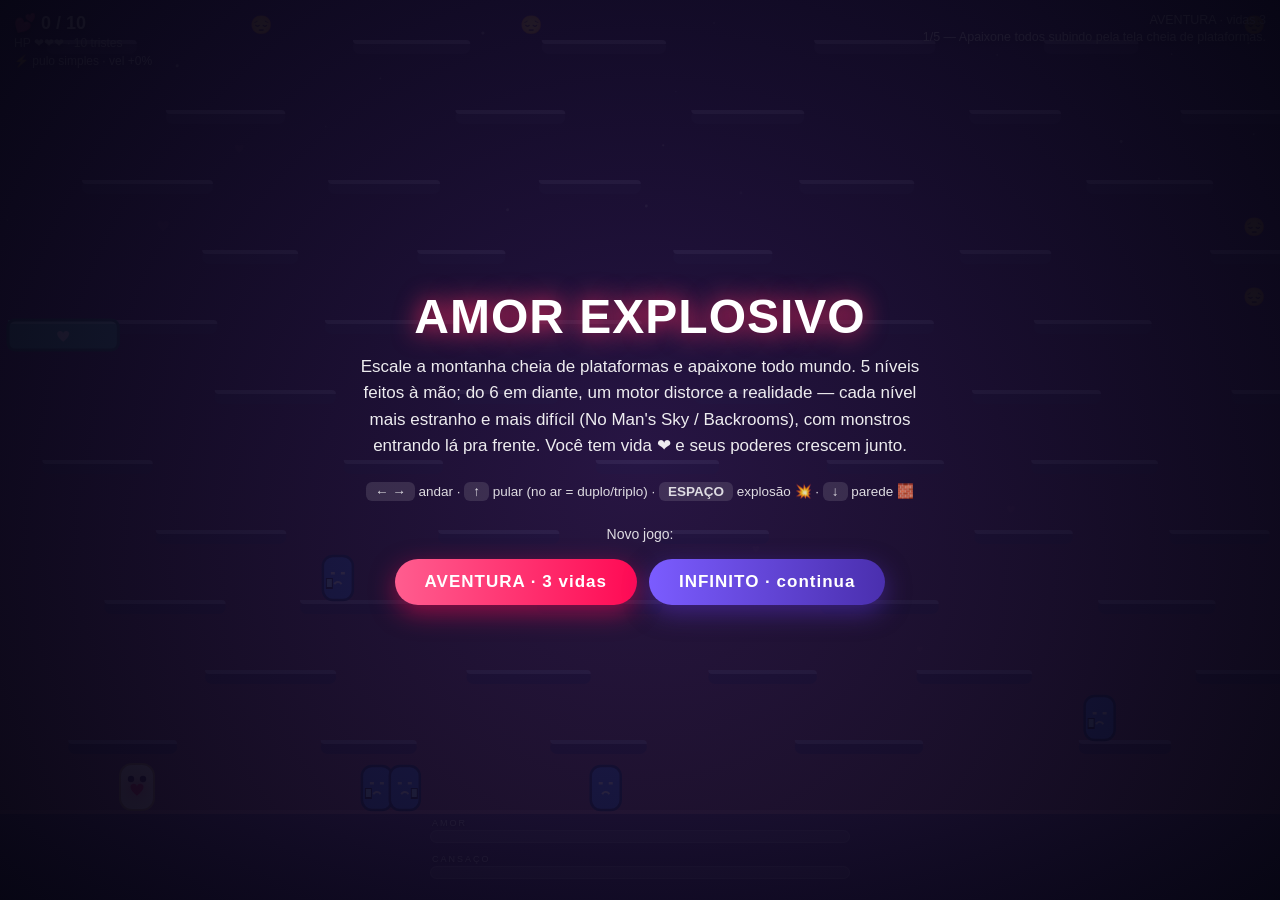
==== index.html @ b1c53075 "up date" ====
<!DOCTYPE html>
<html lang="pt-BR">
<head>
<meta charset="UTF-8">
<meta name="viewport" content="width=device-width, initial-scale=1.0">
<title>Amor Explosivo</title>
<style>html,body{margin:0;height:100%;background:#070612;color:#fff;font-family:sans-serif;display:flex;align-items:center;justify-content:center}</style>
</head>
<body>
<p>Carregando…</p>
<script>
(function(){
  var ua = navigator.userAgent || '';
  var uaMobile = /Android|webOS|iPhone|iPad|iPod|BlackBerry|IEMobile|Opera Mini|Mobile|Tablet/i.test(ua);
  var touch = ('ontouchstart' in window) || (navigator.maxTouchPoints||0) > 0;
  var small = Math.min(window.innerWidth, window.innerHeight) < 820;
  var isMobile = uaMobile || (touch && small);
  location.replace(isMobile ? 'mobile.html' : 'desktop.html');
})();
</script>
<noscript><p>Ative o JavaScript. <a href="desktop.html">PC</a> · <a href="mobile.html">Celular</a></p></noscript>
</body>
</html>
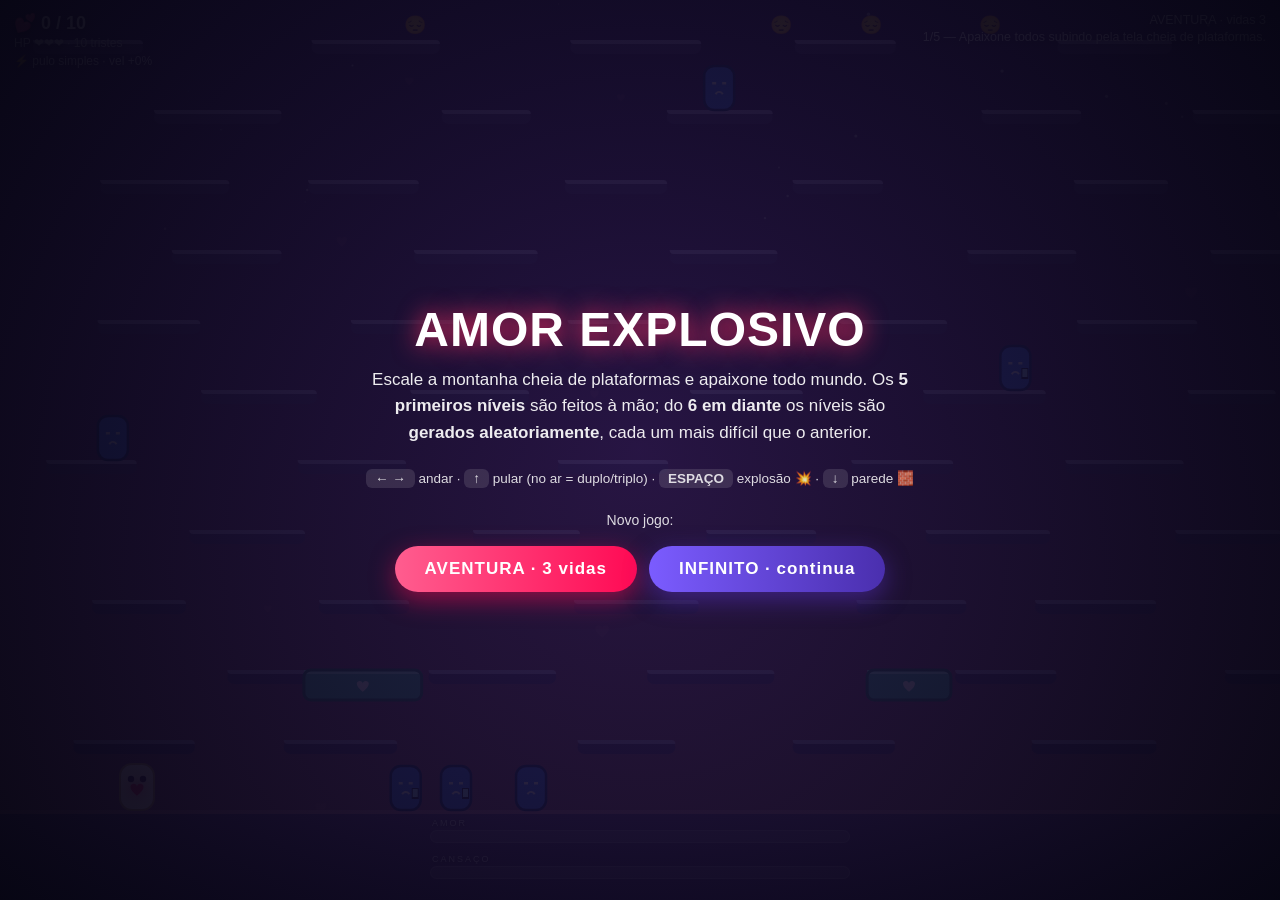
==== commit f4263be0: "up" ====
--- a/index.html
+++ b/index.html
@@ -3,6 +3,8 @@
 <head>
 <meta charset="UTF-8">
 <meta name="viewport" content="width=device-width, initial-scale=1.0">
+<meta http-equiv="Cache-Control" content="no-cache, no-store, must-revalidate">
+<meta http-equiv="Pragma" content="no-cache">
 <title>Amor Explosivo</title>
 <style>html,body{margin:0;height:100%;background:#070612;color:#fff;font-family:sans-serif;display:flex;align-items:center;justify-content:center}</style>
 </head>
@@ -15,7 +17,7 @@
   var touch = ('ontouchstart' in window) || (navigator.maxTouchPoints||0) > 0;
   var small = Math.min(window.innerWidth, window.innerHeight) < 820;
   var isMobile = uaMobile || (touch && small);
-  location.replace(isMobile ? 'mobile.html' : 'desktop.html');
+  location.replace((isMobile ? 'mobile.html' : 'desktop.html') + '?v=5');
 })();
 </script>
 <noscript><p>Ative o JavaScript. <a href="desktop.html">PC</a> · <a href="mobile.html">Celular</a></p></noscript>
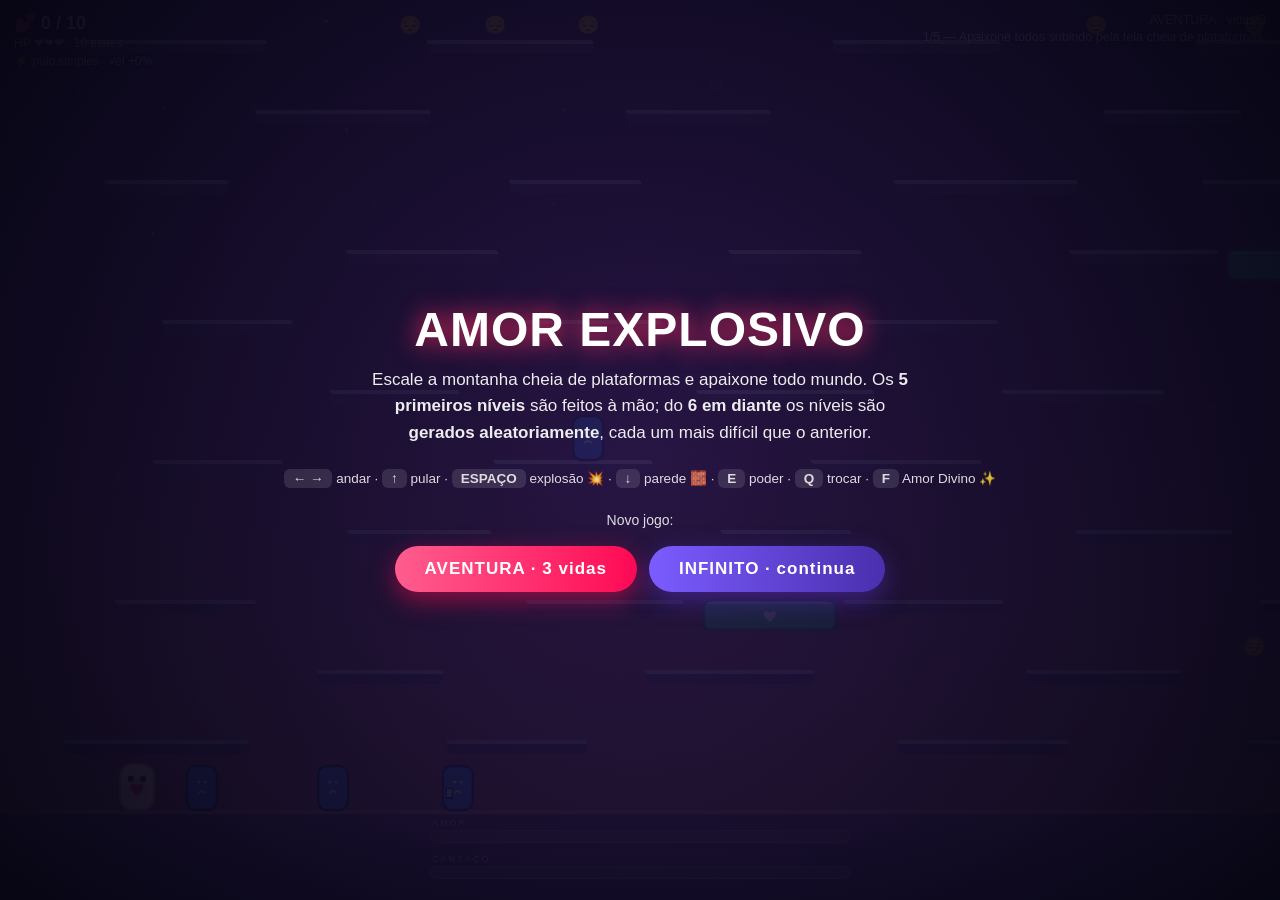
==== commit 228252e7: "up melhora" ====
--- a/index.html
+++ b/index.html
@@ -17,7 +17,7 @@
   var touch = ('ontouchstart' in window) || (navigator.maxTouchPoints||0) > 0;
   var small = Math.min(window.innerWidth, window.innerHeight) < 820;
   var isMobile = uaMobile || (touch && small);
-  location.replace((isMobile ? 'mobile.html' : 'desktop.html') + '?v=5');
+  location.replace((isMobile ? 'mobile.html' : 'desktop.html') + '?v=19');
 })();
 </script>
 <noscript><p>Ative o JavaScript. <a href="desktop.html">PC</a> · <a href="mobile.html">Celular</a></p></noscript>
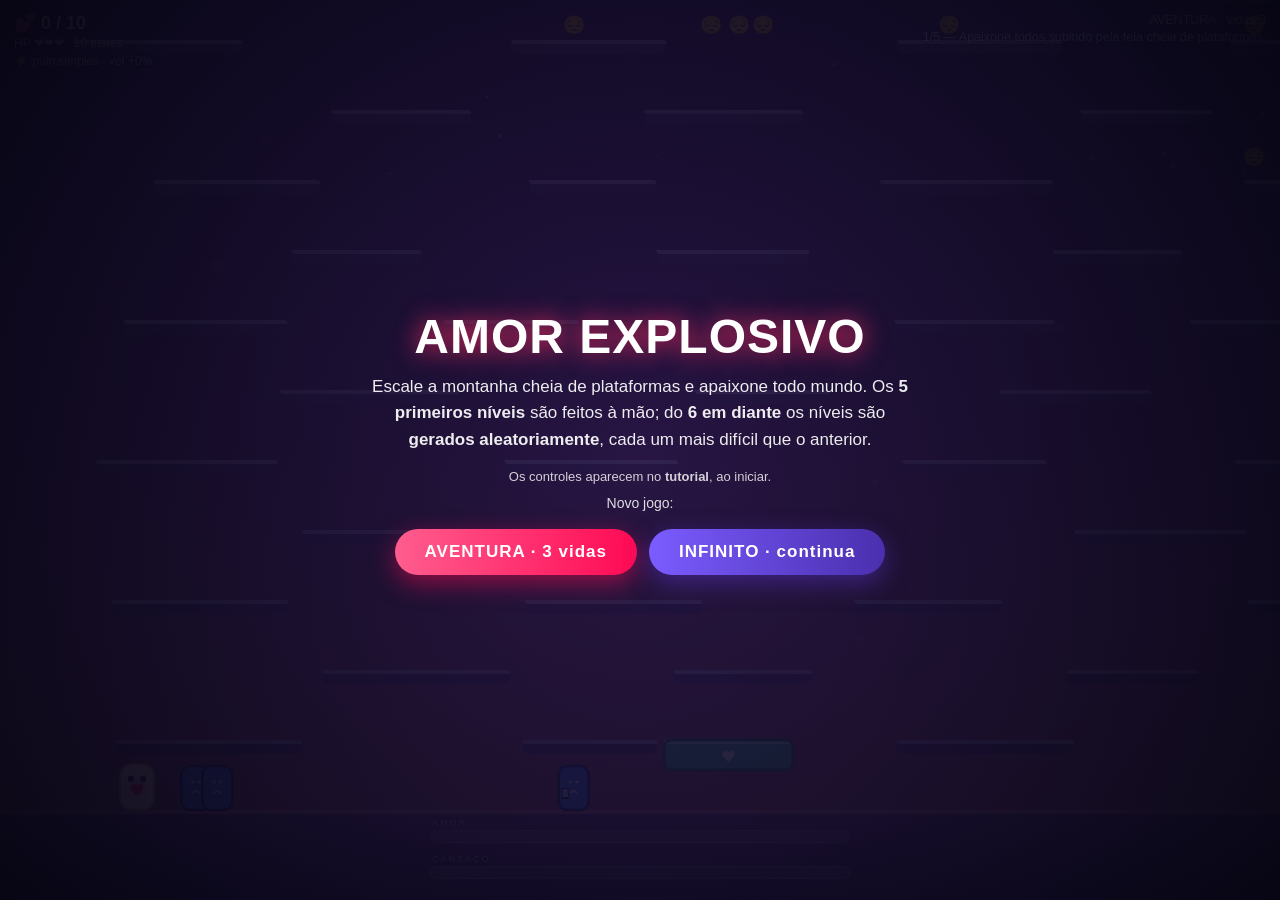
==== commit bb7daae0: "up" ====
--- a/index.html
+++ b/index.html
@@ -17,7 +17,7 @@
   var touch = ('ontouchstart' in window) || (navigator.maxTouchPoints||0) > 0;
   var small = Math.min(window.innerWidth, window.innerHeight) < 820;
   var isMobile = uaMobile || (touch && small);
-  location.replace((isMobile ? 'mobile.html' : 'desktop.html') + '?v=19');
+  location.replace((isMobile ? 'mobile.html' : 'desktop.html') + '?v=22');
 })();
 </script>
 <noscript><p>Ative o JavaScript. <a href="desktop.html">PC</a> · <a href="mobile.html">Celular</a></p></noscript>
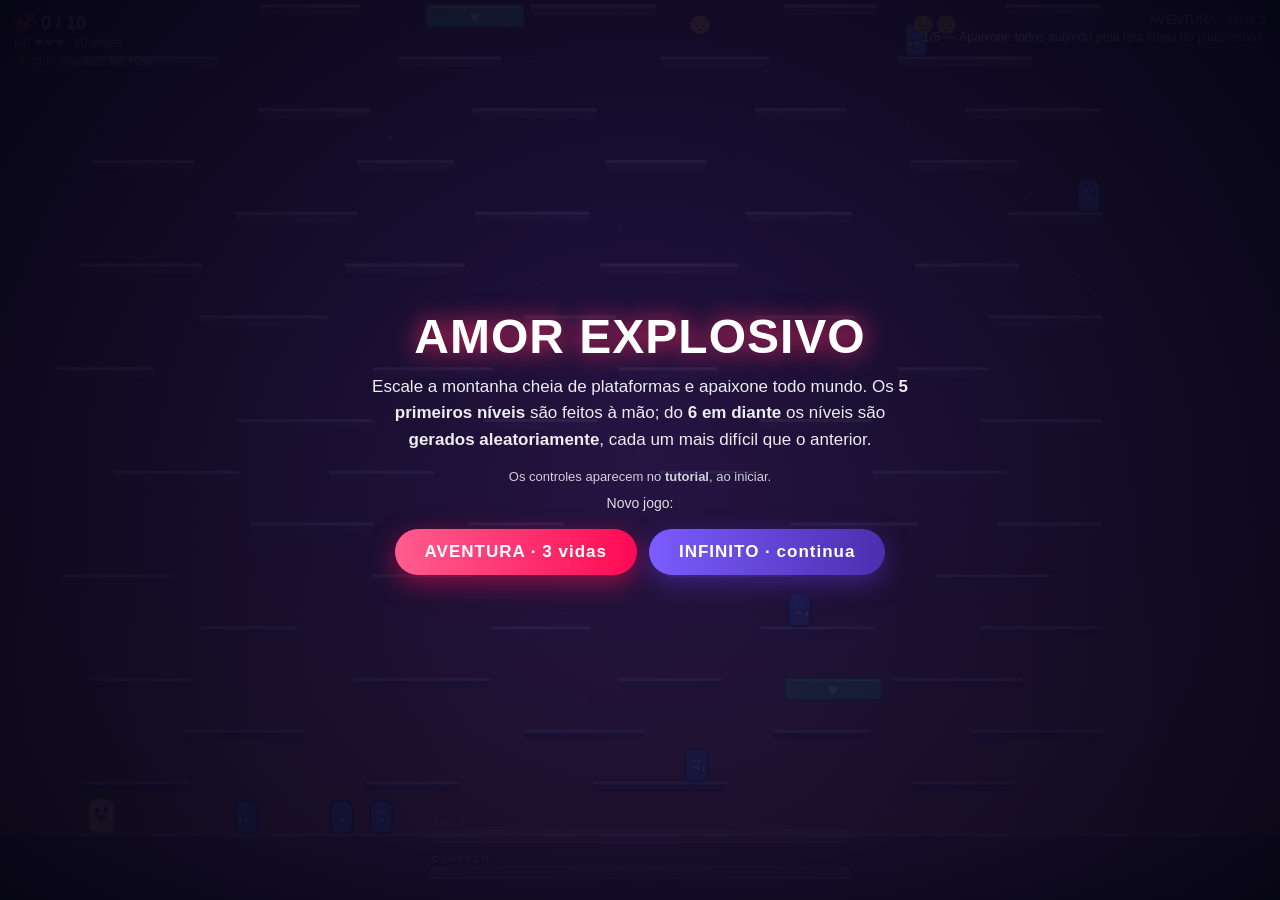
==== commit 550e2f3d: "mega up" ====
--- a/index.html
+++ b/index.html
@@ -17,7 +17,7 @@
   var touch = ('ontouchstart' in window) || (navigator.maxTouchPoints||0) > 0;
   var small = Math.min(window.innerWidth, window.innerHeight) < 820;
   var isMobile = uaMobile || (touch && small);
-  location.replace((isMobile ? 'mobile.html' : 'desktop.html') + '?v=22');
+  location.replace((isMobile ? 'mobile.html' : 'desktop.html') + '?v=25');
 })();
 </script>
 <noscript><p>Ative o JavaScript. <a href="desktop.html">PC</a> · <a href="mobile.html">Celular</a></p></noscript>
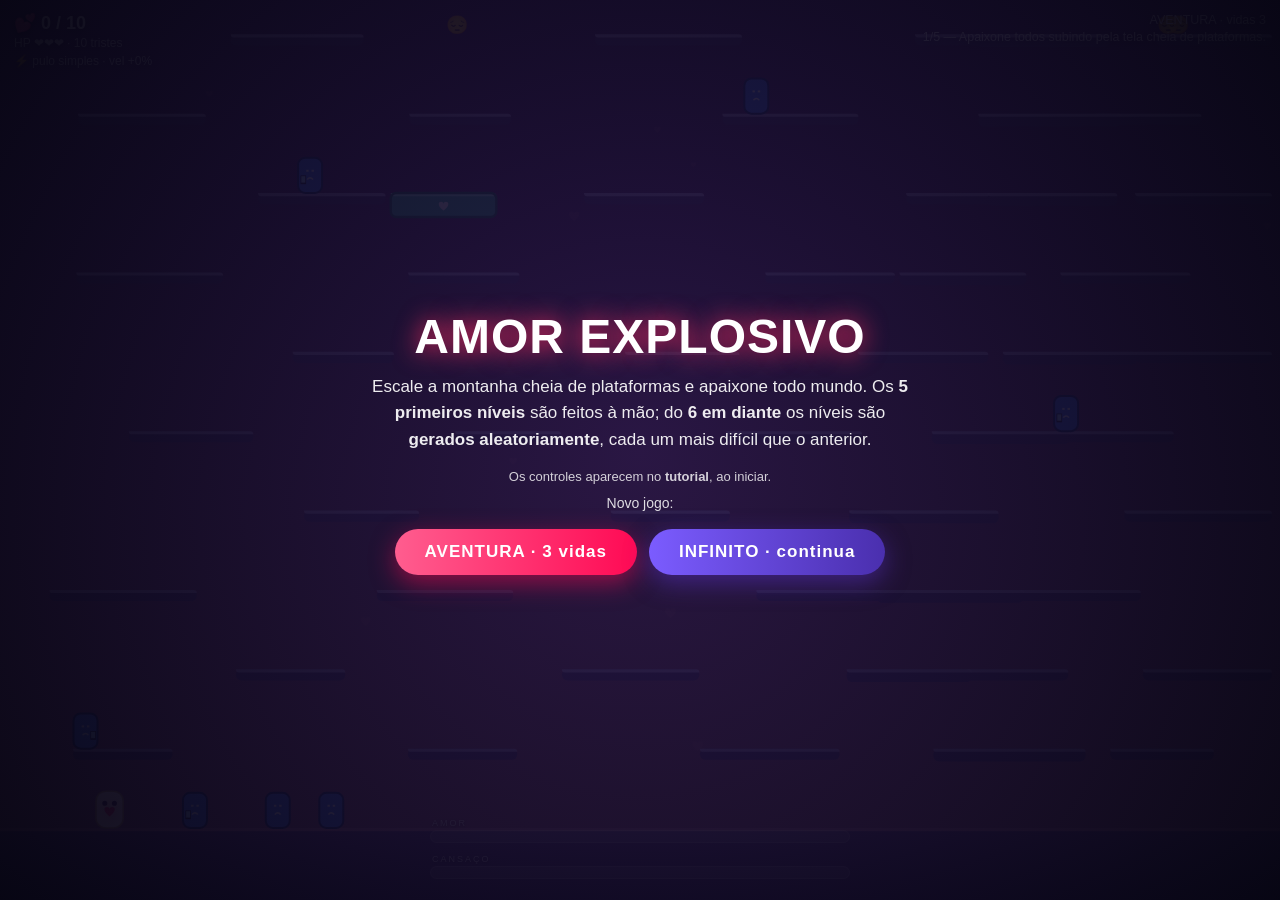
==== commit 4b38a541: "up" ====
--- a/index.html
+++ b/index.html
@@ -17,7 +17,7 @@
   var touch = ('ontouchstart' in window) || (navigator.maxTouchPoints||0) > 0;
   var small = Math.min(window.innerWidth, window.innerHeight) < 820;
   var isMobile = uaMobile || (touch && small);
-  location.replace((isMobile ? 'mobile.html' : 'desktop.html') + '?v=25');
+  location.replace((isMobile ? 'mobile.html' : 'desktop.html') + '?v=26');
 })();
 </script>
 <noscript><p>Ative o JavaScript. <a href="desktop.html">PC</a> · <a href="mobile.html">Celular</a></p></noscript>
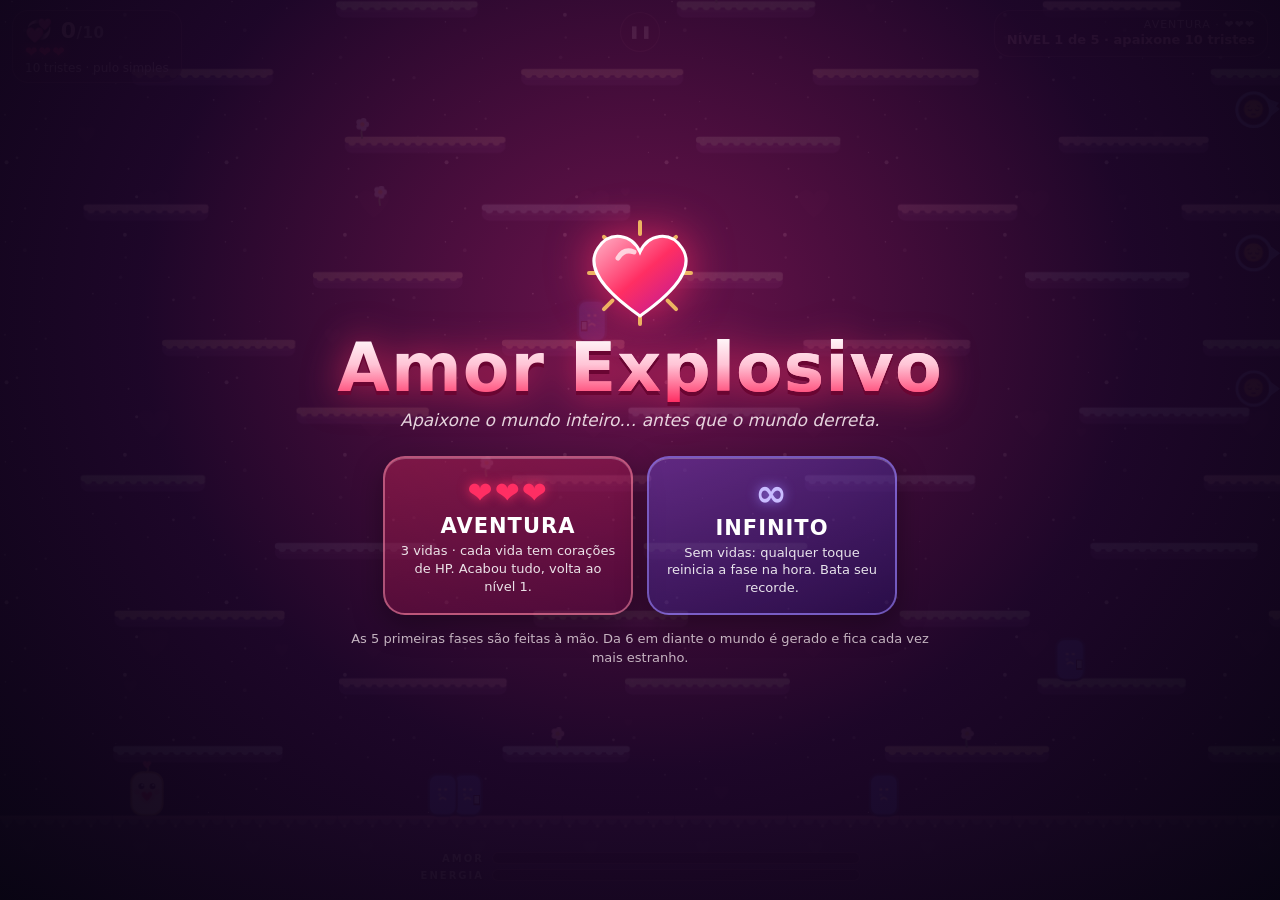
==== commit e691f002: "update" ====
--- a/index.html
+++ b/index.html
@@ -17,7 +17,7 @@
   var touch = ('ontouchstart' in window) || (navigator.maxTouchPoints||0) > 0;
   var small = Math.min(window.innerWidth, window.innerHeight) < 820;
   var isMobile = uaMobile || (touch && small);
-  location.replace((isMobile ? 'mobile.html' : 'desktop.html') + '?v=26');
+  location.replace((isMobile ? 'mobile.html' : 'desktop.html') + '?v=27');
 })();
 </script>
 <noscript><p>Ative o JavaScript. <a href="desktop.html">PC</a> · <a href="mobile.html">Celular</a></p></noscript>
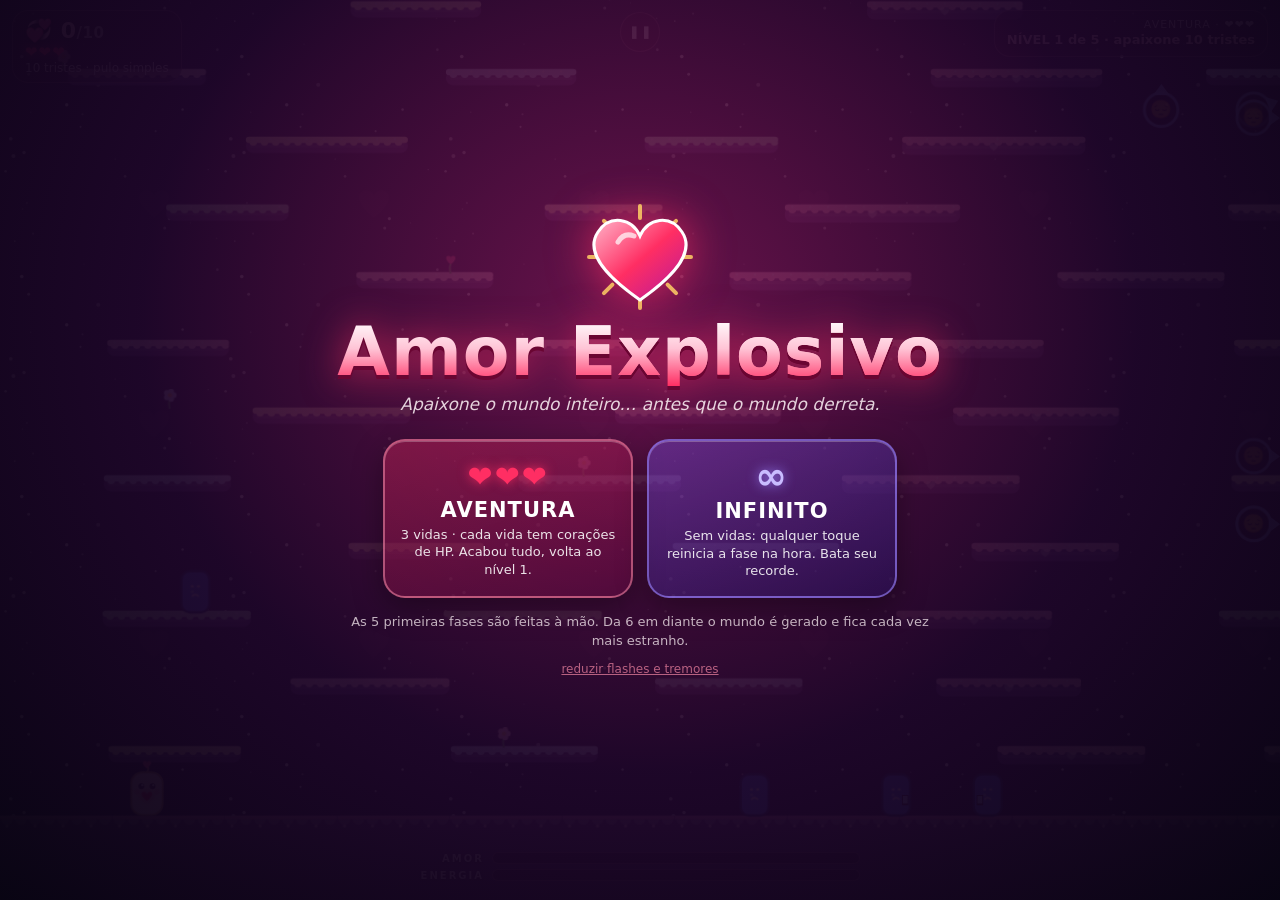
==== commit e3de9023: "UPDATE" ====
--- a/index.html
+++ b/index.html
@@ -6,10 +6,11 @@
 <meta http-equiv="Cache-Control" content="no-cache, no-store, must-revalidate">
 <meta http-equiv="Pragma" content="no-cache">
 <title>Amor Explosivo</title>
-<style>html,body{margin:0;height:100%;background:#070612;color:#fff;font-family:sans-serif;display:flex;align-items:center;justify-content:center}</style>
+<style>html,body{margin:0;height:100%;background:radial-gradient(circle at 50% 40%,#2a1250,#140d33 60%,#0b0720);color:#ffd6e0;font-family:"Trebuchet MS",sans-serif;display:flex;flex-direction:column;gap:12px;align-items:center;justify-content:center}
+.bola{width:76px;height:76px;border-radius:50%;border:4px solid rgba(255,143,171,.18);border-top-color:#ff8fab;border-right-color:#ff2e63;animation:g .9s linear infinite}@keyframes g{to{transform:rotate(360deg)}}</style>
 </head>
 <body>
-<p>Carregando…</p>
+<div class="bola" role="status" aria-label="carregando"></div><p>Amor Explosivo · abrindo no modo certo do seu aparelho…</p>
 <script>
 (function(){
   var ua = navigator.userAgent || '';
@@ -17,7 +18,7 @@
   var touch = ('ontouchstart' in window) || (navigator.maxTouchPoints||0) > 0;
   var small = Math.min(window.innerWidth, window.innerHeight) < 820;
   var isMobile = uaMobile || (touch && small);
-  location.replace((isMobile ? 'mobile.html' : 'desktop.html') + '?v=27');
+  location.replace((isMobile ? 'mobile.html' : 'desktop.html') + '?v=31');
 })();
 </script>
 <noscript><p>Ative o JavaScript. <a href="desktop.html">PC</a> · <a href="mobile.html">Celular</a></p></noscript>
